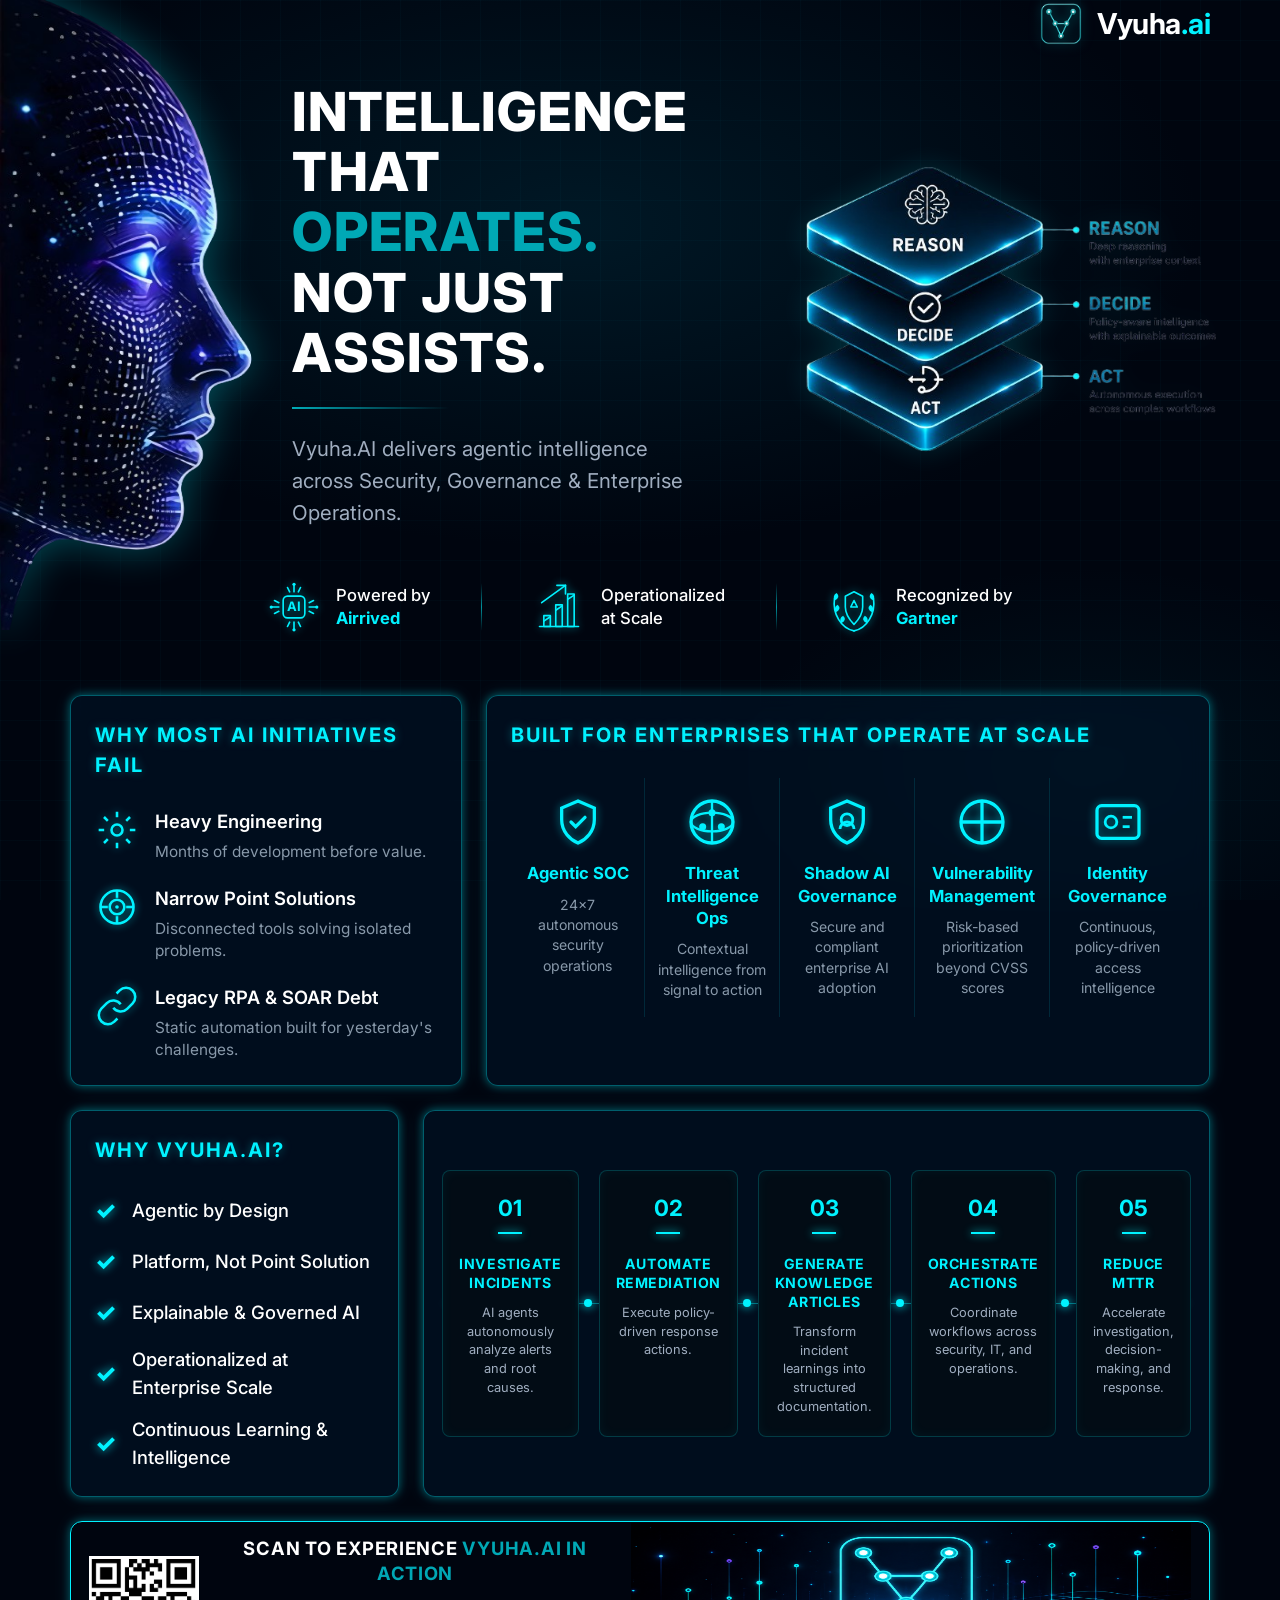
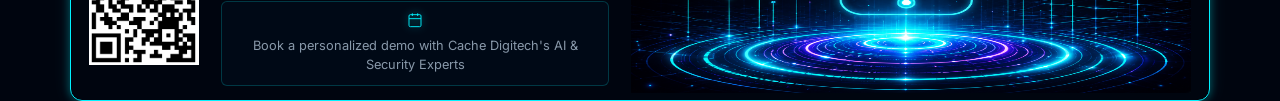
==== index.html @ c6c2f4a4 "Initial commit of Vyuha.ai landing page" ====
<!DOCTYPE html>
<html lang="en">
<head>
  <meta charset="UTF-8" />
  <meta name="viewport" content="width=device-width, initial-scale=1.0" />
  <title>Vyuha.ai — Intelligence That Operates</title>
  <link rel="preconnect" href="https://fonts.googleapis.com" />
  <link rel="preconnect" href="https://fonts.gstatic.com" crossorigin />
  <link href="https://fonts.googleapis.com/css2?family=Inter:wght@400;500;600;700;800&display=swap" rel="stylesheet" />
  <link rel="stylesheet" href="styles.css" />
</head>
<body>
  <main class="page">
 
    <!-- ═══ NAVBAR ═══ -->
    <nav class="navbar" aria-label="Main Navigation">
      <a href="#" class="brand">
        <img src="images/vyuhalogo.png" class="brand__icon" alt="Vyuha AI">
        <div class="brand__name">Vyuha<span class="text-accent">.ai</span></div>
      </a>
    </nav>

    <!-- ═══ HERO ═══ -->
    <section class="hero" aria-label="Hero">
      <div class="hero__grid">
        <figure class="hero__head" aria-hidden="true">
          <img src="images/faceimg.png" class="hero__head-img" alt="Digital Face Representation">
        </figure>
 
        
        <!-- Headline -->
        <div class="hero__copy">
          <h1 class="hero__title">
            INTELLIGENCE THAT <span class="text-accent">OPERATES.</span><br />
            NOT JUST ASSISTS.
          </h1>
          <hr class="hero__rule" aria-hidden="true" />
          <p class="hero__subtitle">
            Vyuha.AI delivers agentic intelligence across Security, Governance &amp; Enterprise Operations.
          </p>
        </div>
 
        <!-- Logo + isometric stack -->
        <!-- <div class="hero__right">
 <a href="#" class="brand">
    <img src="images/vyuha_logo.png" class="brand__logo" alt="Vyuha AI">
</a>
</div>
             <svg viewBox="0 0 48 48" class="brand__icon" aria-hidden="true">
              <rect x="2" y="2" width="44" height="44" rx="8" fill="none" stroke="currentColor" stroke-width="1.5" opacity="0.55"/>
              <circle cx="24" cy="12" r="3" fill="currentColor"/>
              <circle cx="12" cy="36" r="3" fill="currentColor"/>
              <circle cx="36" cy="36" r="3" fill="currentColor"/>
              <line x1="24" y1="12" x2="12" y2="36" stroke="currentColor" stroke-width="1.2"/>
              <line x1="24" y1="12" x2="36" y2="36" stroke="currentColor" stroke-width="1.2"/>
              <line x1="12" y1="36" x2="36" y2="36" stroke="currentColor" stroke-width="1.2"/>
            </svg> -->
            <!-- <span class="brand__name">Vyuha<span class="text-accent">.ai</span></span>
          </a> --> 
<!-- Isometric stack -->
<div class="hero__right">
 
          <div class="iso-stack" aria-hidden="true">
            <img src="images/stackimage.png" alt="Vyuha.AI Isometric Stack" class="iso-stack__img" />
          </div>
        </div>
      </div>
    </section>
 
    <!-- ═══ TRUST BAR ═══ -->
    <section class="trust" aria-label="Trust indicators">
      <div class="trust__inner">
        <div class="trust__item">
          <svg viewBox="0 0 48 48" class="icon icon--trust" aria-hidden="true">
            <g stroke="currentColor" stroke-width="1.5" fill="none" stroke-linecap="round">
              <path d="M24 10 V4 M20 10 L18 6 M28 10 L30 6" />
              <circle cx="24" cy="3" r="1.5" fill="currentColor" stroke="none"/>
              <path d="M24 38 V44 M20 38 L18 42 M28 38 L30 42" />
              <circle cx="24" cy="45" r="1.5" fill="currentColor" stroke="none"/>
              <path d="M10 24 H4 M10 20 L6 18 M10 28 L6 30" />
              <circle cx="3" cy="24" r="1.5" fill="currentColor" stroke="none"/>
              <path d="M38 24 H44 M38 20 L42 18 M38 28 L42 30" />
              <circle cx="45" cy="24" r="1.5" fill="currentColor" stroke="none"/>
            </g>
            <rect x="14" y="14" width="20" height="20" rx="4" fill="none" stroke="currentColor" stroke-width="1.5"/>
            <text x="24" y="28" fill="currentColor" font-size="12" font-weight="700" font-family="Inter,sans-serif" text-anchor="middle" stroke="none">AI</text>
          </svg>
          <div class="trust__text">
            <span>Powered by</span>
            <strong class="text-accent">Airrived</strong>
          </div>
        </div>
        <div class="trust__divider" aria-hidden="true"></div>
        <div class="trust__item">
          <svg viewBox="0 0 48 48" class="icon icon--trust" aria-hidden="true">
            <g stroke="currentColor" stroke-width="1.5" fill="none" stroke-linecap="round" stroke-linejoin="round">
              <line x1="6" y1="42" x2="42" y2="42" />
              <rect x="10" y="32" width="6" height="10" />
              <rect x="21" y="22" width="6" height="20" />
              <rect x="32" y="12" width="6" height="30" />
              <path d="M10 37 L16 33 M21 27 L27 23 M32 17 L38 13" />
              <line x1="8" y1="20" x2="30" y2="4" />
              <polyline points="22 4 30 4 30 12" />
            </g>
          </svg>
          <div class="trust__text">
            <span>Operationalized</span>
            <span>at Scale</span>
          </div>
        </div>
        <div class="trust__divider" aria-hidden="true"></div>
        <div class="trust__item">
          <svg viewBox="0 0 48 48" class="icon icon--trust" aria-hidden="true">
            <g stroke="currentColor" stroke-width="1.5" fill="none" stroke-linecap="round" stroke-linejoin="round">
              <path d="M24 10 L32 14 V24 C32 32 26 38 24 40 C22 38 16 32 16 24 V14 Z" />
              <path d="M24 18 L27 24 H21 Z" />
              <path d="M24 46 C12 44 4 30 6 16" />
              <path d="M24 46 C36 44 44 30 42 16" />
              <path d="M12 39 Q18 36 14 32 Q10 34 12 39" fill="currentColor" stroke="none"/>
              <path d="M7 29 Q13 26 9 22 Q5 24 7 29" fill="currentColor" stroke="none"/>
              <path d="M6 18 Q12 15 8 11 Q4 13 6 18" fill="currentColor" stroke="none"/>
              <path d="M36 39 Q30 36 34 32 Q38 34 36 39" fill="currentColor" stroke="none"/>
              <path d="M41 29 Q35 26 39 22 Q43 24 41 29" fill="currentColor" stroke="none"/>
              <path d="M42 18 Q36 15 40 11 Q44 13 42 18" fill="currentColor" stroke="none"/>
            </g>
          </svg>
          <div class="trust__text">
            <span>Recognized by</span>
            <strong class="text-accent">Gartner</strong>
          </div>
        </div>
      </div>
    </section>
 
    <!-- ═══ COMPARISON ROW ═══ -->
    <section class="comparison" aria-label="Comparison">
      <article class="panel panel--fail">
        <h2 class="panel__title">WHY MOST AI INITIATIVES FAIL</h2>
        <ul class="fail-list">
          <li class="fail-list__item">
            <svg viewBox="0 0 24 24" class="icon icon--row" aria-hidden="true">
              <circle cx="12" cy="12" r="3" fill="none" stroke="currentColor" stroke-width="1.4"/>
              <path d="M12 2v3M12 19v3M2 12h3M19 12h3M4.9 4.9l2.1 2.1M17 17l2.1 2.1M4.9 19.1l2.1-2.1M17 7l2.1-2.1" stroke="currentColor" stroke-width="1.4"/>
            </svg>
            <div>
              <strong>Heavy Engineering</strong>
              <p>Months of development before value.</p>
            </div>
          </li>
          <li class="fail-list__item">
            <svg viewBox="0 0 24 24" class="icon icon--row" aria-hidden="true">
              <circle cx="12" cy="12" r="9" fill="none" stroke="currentColor" stroke-width="1.4"/>
              <circle cx="12" cy="12" r="4" fill="none" stroke="currentColor" stroke-width="1.4"/>
              <circle cx="12" cy="12" r="1" fill="currentColor"/>
              <line x1="12" y1="3" x2="12" y2="7" stroke="currentColor" stroke-width="1.4"/>
              <line x1="12" y1="17" x2="12" y2="21" stroke="currentColor" stroke-width="1.4"/>
              <line x1="3" y1="12" x2="7" y2="12" stroke="currentColor" stroke-width="1.4"/>
              <line x1="17" y1="12" x2="21" y2="12" stroke="currentColor" stroke-width="1.4"/>
            </svg>
            <div>
              <strong>Narrow Point Solutions</strong>
              <p>Disconnected tools solving isolated problems.</p>
            </div>
          </li>
          <li class="fail-list__item">
            <svg viewBox="0 0 24 24" class="icon icon--row" aria-hidden="true">
              <path d="M10 13a5 5 0 007.54.54l3-3a5 5 0 00-7.07-7.07l-1.72 1.71" fill="none" stroke="currentColor" stroke-width="1.4"/>
              <path d="M14 11a5 5 0 00-7.54-.54l-3 3a5 5 0 007.07 7.07l1.71-1.71" fill="none" stroke="currentColor" stroke-width="1.4"/>
            </svg>
            <div>
              <strong>Legacy RPA &amp; SOAR Debt</strong>
              <p>Static automation built for yesterday's challenges.</p>
            </div>
          </li>
        </ul>
      </article>
 
      <article class="panel panel--scale">
        <h2 class="panel__title">BUILT FOR ENTERPRISES THAT OPERATE AT SCALE</h2>
        <div class="scale-grid">
          <div class="scale-grid__col">
            <svg viewBox="0 0 24 24" class="icon icon--card" aria-hidden="true">
              <path d="M12 3l7 3v5c0 5-3.5 8.5-7 10-3.5-1.5-7-5-7-10V6l7-3z" fill="none" stroke="currentColor" stroke-width="1.4"/>
              <path d="M9 12l2 2 4-4" fill="none" stroke="currentColor" stroke-width="1.4" stroke-linecap="round"/>
            </svg>
            <strong>Agentic SOC</strong>
            <p>24×7 autonomous security operations</p>
          </div>
          <div class="scale-grid__col">
            <svg viewBox="0 0 24 24" class="icon icon--card" aria-hidden="true">
              <circle cx="12" cy="12" r="9" fill="none" stroke="currentColor" stroke-width="1.4"/>
              <ellipse cx="12" cy="12" rx="9" ry="4" fill="none" stroke="currentColor" stroke-width="1"/>
              <line x1="12" y1="3" x2="12" y2="21" stroke="currentColor" stroke-width="1"/>
              <circle cx="12" cy="8" r="1.5" fill="currentColor"/><circle cx="8" cy="14" r="1.5" fill="currentColor"/>
              <circle cx="16" cy="14" r="1.5" fill="currentColor"/>
            </svg>
            <strong>Threat Intelligence Ops</strong>
            <p>Contextual intelligence from signal to action</p>
          </div>
          <div class="scale-grid__col">
            <svg viewBox="0 0 24 24" class="icon icon--card" aria-hidden="true">
              <path d="M12 3l7 3v5c0 5-3.5 8.5-7 10-3.5-1.5-7-5-7-10V6l7-3z" fill="none" stroke="currentColor" stroke-width="1.4"/>
              <circle cx="12" cy="11" r="2.5" fill="none" stroke="currentColor" stroke-width="1.2"/>
              <path d="M9 15c0-1.5 1.3-3 3-3s3 1.5 3 3" fill="none" stroke="currentColor" stroke-width="1.2"/>
            </svg>
            <strong>Shadow AI Governance</strong>
            <p>Secure and compliant enterprise AI adoption</p>
          </div>
          <div class="scale-grid__col">
            <svg viewBox="0 0 24 24" class="icon icon--card" aria-hidden="true">
              <circle cx="12" cy="12" r="9" fill="none" stroke="currentColor" stroke-width="1.4"/>
              <line x1="12" y1="3" x2="12" y2="21" stroke="currentColor" stroke-width="1.4"/>
              <line x1="3" y1="12" x2="21" y2="12" stroke="currentColor" stroke-width="1.4"/>
            </svg>
            <strong>Vulnerability Management</strong>
            <p>Risk-based prioritization beyond CVSS scores</p>
          </div>
          <div class="scale-grid__col">
            <svg viewBox="0 0 24 24" class="icon icon--card" aria-hidden="true">
              <rect x="3" y="5" width="18" height="14" rx="2" fill="none" stroke="currentColor" stroke-width="1.4"/>
              <circle cx="9" cy="12" r="2.5" fill="none" stroke="currentColor" stroke-width="1.2"/>
              <line x1="14" y1="10" x2="18" y2="10" stroke="currentColor" stroke-width="1.2"/>
              <line x1="14" y1="14" x2="17" y2="14" stroke="currentColor" stroke-width="1.2"/>
            </svg>
            <strong>Identity Governance</strong>
            <p>Continuous, policy-driven access intelligence</p>
          </div>
        </div>
      </article>
    </section>
 
    <!-- ═══ FEATURES + PROCESS ═══ -->
    <section class="features" aria-label="Features and process">
      <article class="panel panel--why">
        <h2 class="panel__title">WHY VYUHA.AI?</h2>
        <ul class="check-list">
          <li><span class="check-list__mark" aria-hidden="true">✓</span> Agentic by Design</li>
          <li><span class="check-list__mark" aria-hidden="true">✓</span> Platform, Not Point Solution</li>
          <li><span class="check-list__mark" aria-hidden="true">✓</span> Explainable &amp; Governed AI</li>
          <li><span class="check-list__mark" aria-hidden="true">✓</span> Operationalized at Enterprise Scale</li>
          <li><span class="check-list__mark" aria-hidden="true">✓</span> Continuous Learning &amp; Intelligence</li>
        </ul>
      </article>
 
      <article class="panel panel--process">
        <div class="process">
          <div class="process__connector" aria-hidden="true"></div>
          <div class="process__step">
            <span class="process__num">01</span>
            <strong>INVESTIGATE INCIDENTS</strong>
            <p>AI agents autonomously analyze alerts and root causes.</p>
          </div>
          <div class="process__step">
            <span class="process__num">02</span>
            <strong>AUTOMATE REMEDIATION</strong>
            <p>Execute policy-driven response actions.</p>
          </div>
          <div class="process__step">
            <span class="process__num">03</span>
            <strong>GENERATE KNOWLEDGE ARTICLES</strong>
            <p>Transform incident learnings into structured documentation.</p>
          </div>
          <div class="process__step">
            <span class="process__num">04</span>
            <strong>ORCHESTRATE ACTIONS</strong>
            <p>Coordinate workflows across security, IT, and operations.</p>
          </div>
          <div class="process__step">
            <span class="process__num">05</span>
            <strong>REDUCE MTTR</strong>
            <p>Accelerate investigation, decision-making, and response.</p>
          </div>
        </div>
      </article>
    </section>
 
    <!-- ═══ FOOTER CTA ═══ -->
    <footer class="footer" aria-label="Call to action">
      <div class="footer__qr">
        <img src="images\qr_code.png" alt="QR Code" class="qr">
        <!-- <svg viewBox="0 0 100 100" class="qr" role="img" aria-label="QR code">
          <rect width="100" height="100" fill="#fff"/>
          <g fill="#111">
            <rect x="8" y="8" width="24" height="24"/><rect x="10" y="10" width="20" height="20" fill="#fff"/><rect x="12" y="12" width="16" height="16"/>
            <rect x="68" y="8" width="24" height="24"/><rect x="70" y="10" width="20" height="20" fill="#fff"/><rect x="72" y="12" width="16" height="16"/>
            <rect x="8" y="68" width="24" height="24"/><rect x="10" y="70" width="20" height="20" fill="#fff"/><rect x="12" y="72" width="16" height="16"/>
            <rect x="40" y="8" width="4" height="4"/><rect x="48" y="8" width="4" height="4"/><rect x="56" y="8" width="4" height="4"/>
            <rect x="36" y="16" width="4" height="4"/><rect x="44" y="16" width="4" height="4"/><rect x="52" y="16" width="4" height="4"/><rect x="60" y="16" width="4" height="4"/>
            <rect x="36" y="24" width="4" height="4"/><rect x="48" y="24" width="4" height="4"/><rect x="56" y="24" width="4" height="4"/>
            <rect x="40" y="32" width="4" height="4"/><rect x="52" y="32" width="4" height="4"/><rect x="60" y="32" width="4" height="4"/>
            <rect x="8" y="40" width="4" height="4"/><rect x="16" y="40" width="4" height="4"/><rect x="24" y="40" width="4" height="4"/>
            <rect x="36" y="40" width="4" height="4"/><rect x="44" y="40" width="4" height="4"/><rect x="52" y="40" width="4" height="4"/><rect x="60" y="40" width="4" height="4"/>
            <rect x="68" y="40" width="4" height="4"/><rect x="76" y="40" width="4" height="4"/><rect x="84" y="40" width="4" height="4"/>
            <rect x="12" y="48" width="4" height="4"/><rect x="20" y="48" width="4" height="4"/><rect x="36" y="48" width="4" height="4"/>
            <rect x="48" y="48" width="4" height="4"/><rect x="60" y="48" width="4" height="4"/><rect x="72" y="48" width="4" height="4"/><rect x="88" y="48" width="4" height="4"/>
            <rect x="8" y="56" width="4" height="4"/><rect x="24" y="56" width="4" height="4"/><rect x="40" y="56" width="4" height="4"/>
            <rect x="52" y="56" width="4" height="4"/><rect x="64" y="56" width="4" height="4"/><rect x="80" y="56" width="4" height="4"/>
            <rect x="36" y="64" width="4" height="4"/><rect x="48" y="64" width="4" height="4"/><rect x="56" y="64" width="4" height="4"/>
            <rect x="68" y="64" width="4" height="4"/><rect x="84" y="64" width="4" height="4"/>
            <rect x="40" y="72" width="4" height="4"/><rect x="52" y="72" width="4" height="4"/><rect x="60" y="72" width="4" height="4"/>
            <rect x="72" y="72" width="4" height="4"/><rect x="88" y="72" width="4" height="4"/>
            <rect x="36" y="80" width="4" height="4"/><rect x="44" y="80" width="4" height="4"/><rect x="56" y="80" width="4" height="4"/>
            <rect x="68" y="80" width="4" height="4"/><rect x="80" y="80" width="4" height="4"/>
            <rect x="40" y="88" width="4" height="4"/><rect x="48" y="88" width="4" height="4"/><rect x="60" y="88" width="4" height="4"/>
            <rect x="72" y="88" width="4" height="4"/><rect x="84" y="88" width="4" height="4"/>
          </g>
        </svg> -->
      </div>
 
      <div class="footer__cta">
        <h2 class="footer__headline">
          SCAN TO EXPERIENCE <span class="text-accent">VYUHA.AI IN ACTION</span>
        </h2>
        <p class="footer__demo">
          <svg viewBox="0 0 24 24" class="icon icon--cal" aria-hidden="true">
            <rect x="3" y="4" width="18" height="18" rx="2" fill="none" stroke="currentColor" stroke-width="1.4"/>
            <line x1="3" y1="10" x2="21" y2="10" stroke="currentColor" stroke-width="1.4"/>
            <line x1="8" y1="2" x2="8" y2="6" stroke="currentColor" stroke-width="1.4"/>
            <line x1="16" y1="2" x2="16" y2="6" stroke="currentColor" stroke-width="1.4"/>
          </svg>
          Book a personalized demo with Cache Digitech's AI &amp; Security Experts
        </p>
      </div>
 
      <figure class="footer__portal" aria-hidden="true">
         <img src="images/footer_image.png" alt="QR Code" class="qr">
        <!-- <svg viewBox="0 0 200 200" class="portal-svg">
          <defs>
            <radialGradient id="portalGlow" cx="50%" cy="62%" r="48%">
              <stop offset="0%" stop-color="#00f2ff" stop-opacity="0.45"/>
              <stop offset="100%" stop-color="#00f2ff" stop-opacity="0"/>
            </radialGradient>
            <linearGradient id="ringGrad" x1="0%" y1="0%" x2="100%" y2="100%">
              <stop offset="0%" stop-color="#00f2ff" stop-opacity="0.85"/>
              <stop offset="100%" stop-color="#00a8b5" stop-opacity="0.35"/>
            </linearGradient>
            <filter id="portalBlur"><feGaussianBlur stdDeviation="1.5" result="b"/><feMerge><feMergeNode in="b"/><feMergeNode in="SourceGraphic"/></feMerge></filter>
          </defs>
          <g stroke="#00f2ff" stroke-width="0.5" opacity="0.12">
            <line x1="25" y1="0" x2="25" y2="200"/><line x1="50" y1="0" x2="50" y2="200"/>
            <line x1="75" y1="0" x2="75" y2="200"/><line x1="100" y1="0" x2="100" y2="200"/>
            <line x1="125" y1="0" x2="125" y2="200"/><line x1="150" y1="0" x2="150" y2="200"/>
            <line x1="175" y1="0" x2="175" y2="200"/>
          </g>
          <ellipse cx="100" cy="158" rx="72" ry="18" fill="none" stroke="#00f2ff" stroke-width="0.7" opacity="0.28"/>
          <ellipse cx="100" cy="158" rx="52" ry="13" fill="none" stroke="#00f2ff" stroke-width="0.5" opacity="0.18"/>
          <ellipse cx="100" cy="158" rx="32" ry="8" fill="none" stroke="#00f2ff" stroke-width="0.5" opacity="0.12"/>
          <ellipse cx="100" cy="128" rx="48" ry="13" fill="url(#portalGlow)" stroke="url(#ringGrad)" stroke-width="2"/>
          <ellipse cx="100" cy="128" rx="36" ry="10" fill="none" stroke="#00f2ff" stroke-width="1" opacity="0.45"/>
          <g transform="translate(76, 92)" filter="url(#portalBlur)">
            <circle cx="24" cy="12" r="3" fill="#00f2ff"/>
            <circle cx="12" cy="36" r="3" fill="#00f2ff"/>
            <circle cx="36" cy="36" r="3" fill="#00f2ff"/>
            <line x1="24" y1="12" x2="12" y2="36" stroke="#00f2ff" stroke-width="1.2"/>
            <line x1="24" y1="12" x2="36" y2="36" stroke="#00f2ff" stroke-width="1.2"/>
            <line x1="12" y1="36" x2="36" y2="36" stroke="#00f2ff" stroke-width="1.2"/>
          </g>
          <line x1="100" y1="128" x2="100" y2="55" stroke="#00f2ff" stroke-width="0.5" opacity="0.18"/>
          <line x1="68" y1="138" x2="48" y2="78" stroke="#00f2ff" stroke-width="0.5" opacity="0.12"/>
          <line x1="132" y1="138" x2="152" y2="78" stroke="#00f2ff" stroke-width="0.5" opacity="0.12"/>
        </svg> -->
      </figure>
    </footer>
 
  </main>
</body>
</html>
---- styles.css ----
/* ============================================================
   Vyuha.ai Infographic — Design System
   ============================================================ */

*,
*::before,
*::after {
  box-sizing: border-box;
  margin: 0;
  padding: 0;
}

:root {
  /* Colors */
  --bg-base: #00050f;
  --bg-panel: rgba(0, 20, 40, 0.62);
  --cyan: #00f2ff;
  --cyan-bright: #00ffff;
  --teal: #00a8b5;
  --teal-dark: #008080;
  --white: #ffffff;
  --text-secondary: #a0aec0;
  --text-muted: #8899aa;

  /* Typography */
  --font: 'Inter', -apple-system, BlinkMacSystemFont, 'Segoe UI', sans-serif;

  /* Spacing */
  --page-px: 0px;
  --page-py: 0px;
  --section-gap: clamp(16px, 2.5vw, 24px);
  --panel-pad: clamp(16px, 2.5vw, 24px);

  /* Effects */
  --border: 1px solid rgba(0, 242, 255, 0.35);
  --glow-sm: 0 0 8px rgba(0, 242, 255, 0.35), 0 0 20px rgba(0, 242, 255, 0.12);
  --glow-icon: drop-shadow(0 0 4px rgba(0, 242, 255, 0.55));
  --glow-text: 0 0 10px rgba(0, 242, 255, 0.35);

  /* Layout */
  --max-w: 1140px;
}

html {
  scroll-behavior: smooth;
}

body {
  font-family: var(--font);
  background: var(--bg-base);
  color: var(--white);
  min-height: 100vh;
  -webkit-font-smoothing: antialiased;
  line-height: 1.5;
  overflow-x: hidden;
}

/* Background layers */
body::before {
  content: '';
  position: fixed;
  inset: 0;
  background:
    radial-gradient(ellipse 75% 55% at 45% 25%, rgba(0, 60, 80, 0.35) 0%, transparent 65%),
    radial-gradient(ellipse 50% 40% at 85% 85%, rgba(0, 100, 120, 0.12) 0%, transparent 55%),
    var(--bg-base);
  z-index: -2;
}

body::after {
  content: '';
  position: fixed;
  inset: 0;
  background-image:
    linear-gradient(rgba(0, 242, 255, 0.025) 1px, transparent 1px),
    linear-gradient(90deg, rgba(0, 242, 255, 0.025) 1px, transparent 1px);
  background-size: 40px 40px;
  z-index: -1;
  pointer-events: none;
}

.text-accent {
  color: var(--teal);
}

/* ============================================================
   Page container
   ============================================================ */

.page {
  max-width: var(--max-w);
  margin: 0 auto;
  /* padding: var(--page-py) var(--page-px); */
  display: flex;
  flex-direction: column;
  gap: var(--section-gap);
}

/* ============================================================
   Shared: Icons
   ============================================================ */

.icon {
  color: var(--cyan);
  flex-shrink: 0;
  filter: var(--glow-icon);
}

.icon--trust {
  width: 52px;
  height: 52px;
}

.icon--row {
  width: 44px;
  height: 44px;
}

.icon--card {
  width: 56px;
  height: 56px;
}

.icon--cal {
  width: 16px;
  height: 16px;
}

/* ============================================================
   Shared: Panel
   ============================================================ */

.panel {
  border: var(--border);
  box-shadow: var(--glow-sm);
  background: var(--bg-panel);
  backdrop-filter: blur(10px);
  -webkit-backdrop-filter: blur(10px);
  padding: var(--panel-pad);
  border-radius: 12px;
}

.panel__title {
  font-size: clamp(1rem, 1.6vw, 1.25rem);
  font-weight: 700;
  letter-spacing: 0.1em;
  text-transform: uppercase;
  color: var(--cyan);
  text-shadow: var(--glow-text);
  margin-bottom: clamp(20px, 3vw, 28px);
}

/* ============================================================
   NAVBAR
   ============================================================ */

.navbar {
  display: flex;
  justify-content: flex-end;
  align-items: center;
  width: 100%;
  padding-bottom: 10px;
}

.brand {
  display: flex;
  align-items: center;
  gap: 12px;
  text-decoration: none;
  color: var(--white);
}

.brand__icon {
  width: 44px;
  height: 44px;
  object-fit: contain;
}

.brand__name {
  font-size: 1.6rem;
  font-weight: 700;
  letter-spacing: 0.05em;
}

/* ============================================================
   HERO
   ============================================================ */

.hero__grid {
  display: grid;
  grid-template-columns: minmax(100px, 200px) 1fr minmax(400px, 650px);
  align-items: center;
  gap: clamp(16px, 3vw, 40px);
}

.hero__head {
  align-self: center;
  margin: 0;
  margin-left: calc(-1 * (max(0px, (100vw - var(--max-w)) / 2) + var(--page-px)));
  width: calc(100% + max(0px, (100vw - var(--max-w)) / 2) + var(--page-px));
  height: 0;
  display: flex;
  align-items: center;
  justify-content: flex-start;
  pointer-events: none;
}

.hero__head-img {
  width: 100%;
  max-width: 300px;
  min-width: 280px;
  height: 650px;
  flex-shrink: 0;
  filter: drop-shadow(0 0 20px rgba(0, 242, 255, 0.3));
}

.hero__copy {
  grid-column: 2;
  align-self: center;
}

.hero__title {
  font-size: clamp(2.2rem, 4.2vw, 4.2rem);
  margin-top: 0;
  font-weight: 800;
  line-height: 1.12;
  letter-spacing: 0.025em;
  text-transform: uppercase;
}

.hero__rule {
  border: none;
  height: 2px;
  width: clamp(120px, 40%, 280px);
  background: linear-gradient(90deg, var(--cyan), transparent);
  opacity: 0.7;
  margin: clamp(16px, 2vw, 24px) 0;
}

.hero__subtitle {
  font-size: clamp(1rem, 1.6vw, 1.3rem);
  font-weight: 400;
  color: var(--text-secondary);
  max-width: 560px;
  line-height: 1.55;
}

.hero__right {
  grid-column: 3;
  display: flex;
  flex-direction: column;
  align-items: flex-end;
  align-self: center;
}

/* Brand / Logo
.brand{
    display:flex;
    justify-content:flex-end;
    align-items:center;
    width:100%;
}


.brand__logo{
    width:220px;
    height:auto;
    display:block;
}

 
.brand__name {
  width: 42px;
  height: 42px;
  color: var(--cyan);
  filter: drop-shadow(0 0 6px rgba(0, 242, 255, 0.5));
}
 
brand__name {
  font-size: clamp(1.2rem, 2vw, 1.5rem);
  font-weight: 700;
  letter-spacing: -0.02em;
  color: #ffffff;
  line-height: 1;
 
  width: auto;
  height: auto;
  filter: none;
}

 
/* Isometric stack */
.iso-stack {
  width: 100%;
  max-width: 650px;
  transform: translateX(40px);
}

/* Brand / Logo */
.brand {
  display: flex;
  align-items: center;
  gap: 12px;
  text-decoration: none !important;
  color: var(--cyan);
}

.brand__icon {
  width: 48px;
  height: 48px;
  flex-shrink: 0;
  color: var(--cyan);
  filter: drop-shadow(0 0 6px rgba(0, 242, 255, 0.5));
}

.brand__name {
  font-size: clamp(1.4rem, 2.5vw, 1.8rem);
  font-weight: 700;
  letter-spacing: -0.02em;
  color: #ffffff;
  line-height: 1;
  display: flex;
  align-items: center;
  margin: 0;
}

.brand__name .text-accent {
  color: var(--cyan);
}


.iso-stack__img {
  width: 100%;
  height: auto;
  display: block;
  filter: drop-shadow(0 0 14px rgba(0, 242, 255, 0.14));
}

/* ============================================================
   TRUST BAR
   ============================================================ */

.trust {
  padding: clamp(24px, 3vw, 40px) 0;
  margin-top: -10px;
}

.trust__inner {
  display: flex;
  align-items: center;
  justify-content: center;
  flex-wrap: wrap;
  gap: clamp(24px, 4vw, 56px);
}

.trust__item {
  display: flex;
  align-items: center;
  gap: 16px;
  font-size: clamp(0.95rem, 1.3vw, 1.15rem);
  font-weight: 500;
  color: var(--white);
}

.trust__text {
  display: flex;
  flex-direction: column;
  line-height: 1.35;
}

.trust__text .text-accent {
  color: var(--cyan);
}

.trust__divider {
  width: 1px;
  height: 48px;
  background: linear-gradient(to bottom, transparent, rgba(0, 242, 255, 0.6), transparent);
  flex-shrink: 0;
}

/* ============================================================
   COMPARISON ROW  (35% / 65%)
   ============================================================ */

.comparison {
  display: grid;
  grid-template-columns: 1fr 1.85fr;
  gap: var(--section-gap);
}

/* Fail list */
.fail-list {
  list-style: none;
  display: flex;
  flex-direction: column;
  gap: clamp(16px, 2.5vw, 22px);
}

.fail-list__item {
  display: flex;
  align-items: flex-start;
  gap: clamp(12px, 2vw, 16px);
}

.fail-list__item strong {
  display: block;
  font-size: clamp(1rem, 1.5vw, 1.15rem);
  font-weight: 600;
  margin-bottom: 5px;
}

.fail-list__item p {
  font-size: clamp(0.9rem, 1.2vw, 1rem);
  color: var(--text-muted);
  line-height: 1.45;
}

/* Scale grid — 5 columns */
.scale-grid {
  display: grid;
  grid-template-columns: repeat(5, 1fr);
  gap: 0;
}

.scale-grid__col {
  text-align: center;
  padding: clamp(12px, 1.5vw, 16px) clamp(8px, 1vw, 12px);
  border-right: 1px solid rgba(0, 242, 255, 0.12);
  transition: background 0.3s ease;
}

.scale-grid__col:hover {
  background: rgba(0, 242, 255, 0.04);
}

.scale-grid__col:last-child {
  border-right: none;
}

.scale-grid__col .icon {
  margin: 0 auto clamp(8px, 1.5vw, 12px);
  display: block;
}

.scale-grid__col strong {
  display: block;
  font-size: clamp(0.9rem, 1.3vw, 1.05rem);
  color: var(--cyan);
  font-weight: 700;
  line-height: 1.35;
  margin-bottom: clamp(6px, 1vw, 10px);
}

.scale-grid__col p {
  font-size: clamp(0.8rem, 1.1vw, 0.95rem);
  color: var(--text-muted);
  line-height: 1.45;
}

/* ============================================================
   FEATURES + PROCESS  (30% / 70%)
   ============================================================ */

.features {
  display: grid;
  grid-template-columns: 1fr 1.85fr;
  gap: var(--section-gap);
}

/* Checklist */
.check-list {
  list-style: none;
  display: flex;
  flex-direction: column;
  gap: clamp(12px, 2vw, 15px);
}

.check-list li {
  display: flex;
  align-items: center;
  gap: 16px;
  font-size: clamp(0.95rem, 1.5vw, 1.15rem);
  font-weight: 500;
  color: var(--white);
}

.check-list__mark {
  color: var(--cyan);
  font-weight: 800;
  font-size: 1.5rem;
  text-shadow: 0 0 10px rgba(0, 242, 255, 0.8);
  flex-shrink: 0;
  text-align: center;
}

/* Process flow */
.panel--process {
  padding: clamp(16px, 2.5vw, 22px) clamp(12px, 2vw, 18px);
  display: flex;
  flex-direction: column;
  justify-content: center;
}

.process {
  display: grid;
  grid-template-columns: repeat(5, 1fr);
  gap: clamp(12px, 2vw, 20px);
  position: relative;
}

.process__connector {
  position: absolute;
  top: 50%;
  left: 0;
  right: 0;
  height: 1px;
  background: rgba(0, 242, 255, 0.4);
  box-shadow: 0 0 8px rgba(0, 242, 255, 0.4);
  z-index: 0;
  pointer-events: none;
}

.process__step {
  position: relative;
  z-index: 1;
  text-align: center;
  padding: clamp(20px, 1.5vw, 24px) clamp(12px, 1.5vw, 16px);
  border: 1px solid rgba(0, 242, 255, 0.2);
  border-radius: 8px;
  background: #020c15;
  box-shadow: inset 0 0 12px rgba(0, 242, 255, 0.05);
  transition: all 0.3s ease;
  display: flex;
  flex-direction: column;
  justify-content: flex-start;
}

.process__step:hover {
  border-color: rgba(0, 242, 255, 0.5);
  background: #031526;
  transform: translateY(-2px);
}

.process__step:not(:last-child)::after {
  content: "";
  position: absolute;
  top: 50%;
  right: calc(-1 * clamp(12px, 2vw, 20px) / 2);
  width: 8px;
  height: 8px;
  background: var(--cyan);
  border-radius: 50%;
  transform: translate(50%, -50%);
  box-shadow: 0 0 10px var(--cyan);
  z-index: 2;
}

.process__num {
  display: flex;
  flex-direction: column;
  align-items: center;
  justify-content: center;
  font-size: clamp(1.2rem, 1.8vw, 1.4rem);
  font-weight: 700;
  color: var(--cyan);
  margin-bottom: clamp(16px, 2vw, 20px);
}

.process__num::after {
  content: "";
  display: block;
  width: 24px;
  height: 2px;
  background: var(--cyan);
  margin-top: 8px;
  box-shadow: 0 0 8px var(--cyan);
}

.process__step strong {
  display: block;
  font-size: clamp(0.75rem, 1.1vw, 0.9rem);
  color: var(--cyan);
  font-weight: 700;
  letter-spacing: 0.04em;
  line-height: 1.35;
  margin-bottom: clamp(8px, 1vw, 12px);
  text-transform: uppercase;
}

.process__step p {
  font-size: clamp(0.7rem, 1vw, 0.8rem);
  color: var(--text-secondary);
  line-height: 1.45;
}

/* ============================================================
   FOOTER
   ============================================================ */

/* .footer {
  display: grid;
  grid-template-columns: auto 1fr auto;
  gap: clamp(20px, 4vw, 36px);
  align-items: center;
  padding-top: clamp(16px, 2.5vw, 24px);
  border-top: 1px solid rgba(0, 242, 255, 0.14);
} */
.footer {
  display: flex;
  align-items: center;
  justify-content: space-between;
  gap: 22px;

  width: 100%;
  height: 180px;
  /* Same proportion as reference */
  padding: 12px 18px;

  border: 1px solid var(--cyan);
  border-radius: 12px;
  box-shadow: var(--glow-sm);

  box-sizing: border-box;
}

/* .footer__qr {
  background: #fff;
  border-radius: 12px;
  padding: 8px;
  width: clamp(96px, 12vw, 120px);
  height: clamp(96px, 12vw, 120px);
  box-shadow: 0 0 22px rgba(0, 242, 255, 0.18);
  flex-shrink: 0;
} */

.footer__qr img {
  width: 110px;
  height: 110px;
  object-fit: contain;
  display: block;
}

/* .qr {
  width: 100%;
  height: 100%;
  display: block;
} */
.qr {
  width: 560px;
  /* adjust if needed */
  height: 170px;
  flex-shrink: 0;
}

.footer__cta {
  text-align: center;
}

.footer__headline {
  font-size: clamp(0.95rem, 2vw, 1.15rem);
  font-weight: 700;
  letter-spacing: 0.04em;
  line-height: 1.4;
  margin-bottom: clamp(10px, 1.5vw, 14px);
}

.footer__demo {
  display: inline-flex;
  align-items: center;
  justify-content: center;
  flex-wrap: wrap;
  gap: 8px;
  font-size: clamp(0.72rem, 1.1vw, 0.8rem);
  color: var(--text-muted);
  padding: clamp(8px, 1.5vw, 10px) clamp(14px, 2.5vw, 20px);
  border: 1px solid rgba(0, 242, 255, 0.2);
  border-radius: 6px;
  background: rgba(0, 15, 30, 0.5);
  max-width: 100%;
}

.footer__portal {
  margin: 0;
}

.portal-svg {
  width: clamp(140px, 16vw, 190px);
  height: auto;
  filter: drop-shadow(0 0 16px rgba(0, 242, 255, 0.2));
}

/* ============================================================
   RESPONSIVE — Tablet landscape (≤1100px)
   ============================================================ */

@media (max-width: 1100px) {
  .hero__grid {
    grid-template-columns: 1fr 1fr;
    grid-template-rows: auto;
  }

  .hero__head {
    grid-row: auto;
    grid-column: 1;
    justify-self: center;
  }

  .hero__copy {
    grid-column: 2;
    padding-top: 0;
    align-self: center;
  }

  .hero__right {
    grid-column: 1 / -1;
    grid-row: auto;
    align-items: center;
    flex-direction: row;
    flex-wrap: wrap;
    justify-content: center;
  }

  .iso-stack {
    max-width: 300px;
  }

  .comparison {
    grid-template-columns: 1fr;
  }

  .scale-grid {
    grid-template-columns: repeat(3, 1fr);
  }

  .scale-grid__col:nth-child(3) {
    border-right: none;
  }

  .scale-grid__col:nth-child(4),
  .scale-grid__col:nth-child(5) {
    border-top: 1px solid rgba(0, 242, 255, 0.1);
  }

  .features {
    grid-template-columns: 1fr;
  }

  .process {
    grid-template-columns: repeat(3, 1fr);
    row-gap: 20px;
  }

  .process__connector {
    display: none;
  }
}

/* ============================================================
   RESPONSIVE — Tablet portrait (≤768px)
   ============================================================ */

@media (max-width: 768px) {
  .page {
    padding: 0 16px;
  }

  .navbar {
    padding-top: 16px;
    padding-right: 16px;
  }

  .brand {
    gap: 8px;
  }

  .brand__icon {
    width: 32px;
    height: 32px;
  }

  .brand__name {
    font-size: 1.2rem;
  }

  .hero__grid {
    grid-template-columns: 90px 1fr;
    grid-template-areas:
      "head copy"
      "right right";
    text-align: left;
    gap: 8px;
  }

  .hero__head {
    grid-area: head;
    display: flex;
    align-items: center;
    margin-left: -20px;
    width: 100%;
    height: auto;
    pointer-events: auto;
  }

  .hero__head-img {
    width: 100px;
    max-width: 200px;
    height: 500px;
    margin: 0;
  }

  .hero__copy {
    grid-area: copy;
    align-self: center;
  }

  .hero__title {
    font-size: clamp(1rem, 4vw, 1.4rem);
  }

  .hero__rule {
    margin-left: 0;
    margin-right: auto;
  }

  .hero__subtitle {
    margin-left: 0;
    font-size: 0.85rem;
  }

  .hero__right {
    grid-area: right;
    align-items: center;
    margin-top: 24px;
  }

  .iso-stack {
    max-width: 320px;
    margin: 0 auto;
    transform: translateX(0);
  }

  .trust__inner {
    flex-direction: column;
    align-items: center;
    gap: 20px;
  }

  .trust__divider {
    width: 60%;
    height: 1px;
  }

  .scale-grid {
    grid-template-columns: 1fr;
  }

  .scale-grid__col {
    border-right: none !important;
    border-bottom: 1px solid rgba(0, 242, 255, 0.1);
  }

  .scale-grid__col:last-child {
    border-bottom: none;
  }

  .features {
    grid-template-columns: 1fr;
  }

  .process {
    grid-template-columns: 1fr;
  }

  .process__step {
    display: grid;
    grid-template-columns: 52px 1fr;
    grid-template-rows: auto auto;
    text-align: left;
    gap: 2px 12px;
    padding: 10px 0;
    border-bottom: 1px solid rgba(0, 242, 255, 0.08);
  }

  .process__step:last-child {
    border-bottom: none;
  }

  .process__num {
    grid-row: 1 / 3;
    align-self: center;
    margin-bottom: 0;
  }

  .footer {
    flex-direction: column;
    height: auto;
    padding: 24px 16px;
    gap: 32px;
    text-align: center;
  }

  .qr {
    width: 100%;
    max-width: 560px;
    height: auto;
  }

  .footer__demo {
    flex-direction: column;
    text-align: center;
  }
}

/* ============================================================
   Large screens — cap typography scaling
   ============================================================ */

@media (min-width: 1400px) {
  .page {
    padding-top: 48px;
    padding-bottom: 48px;
  }
}

/* Reduced motion */
@media (prefers-reduced-motion: reduce) {
  html {
    scroll-behavior: auto;
  }
}
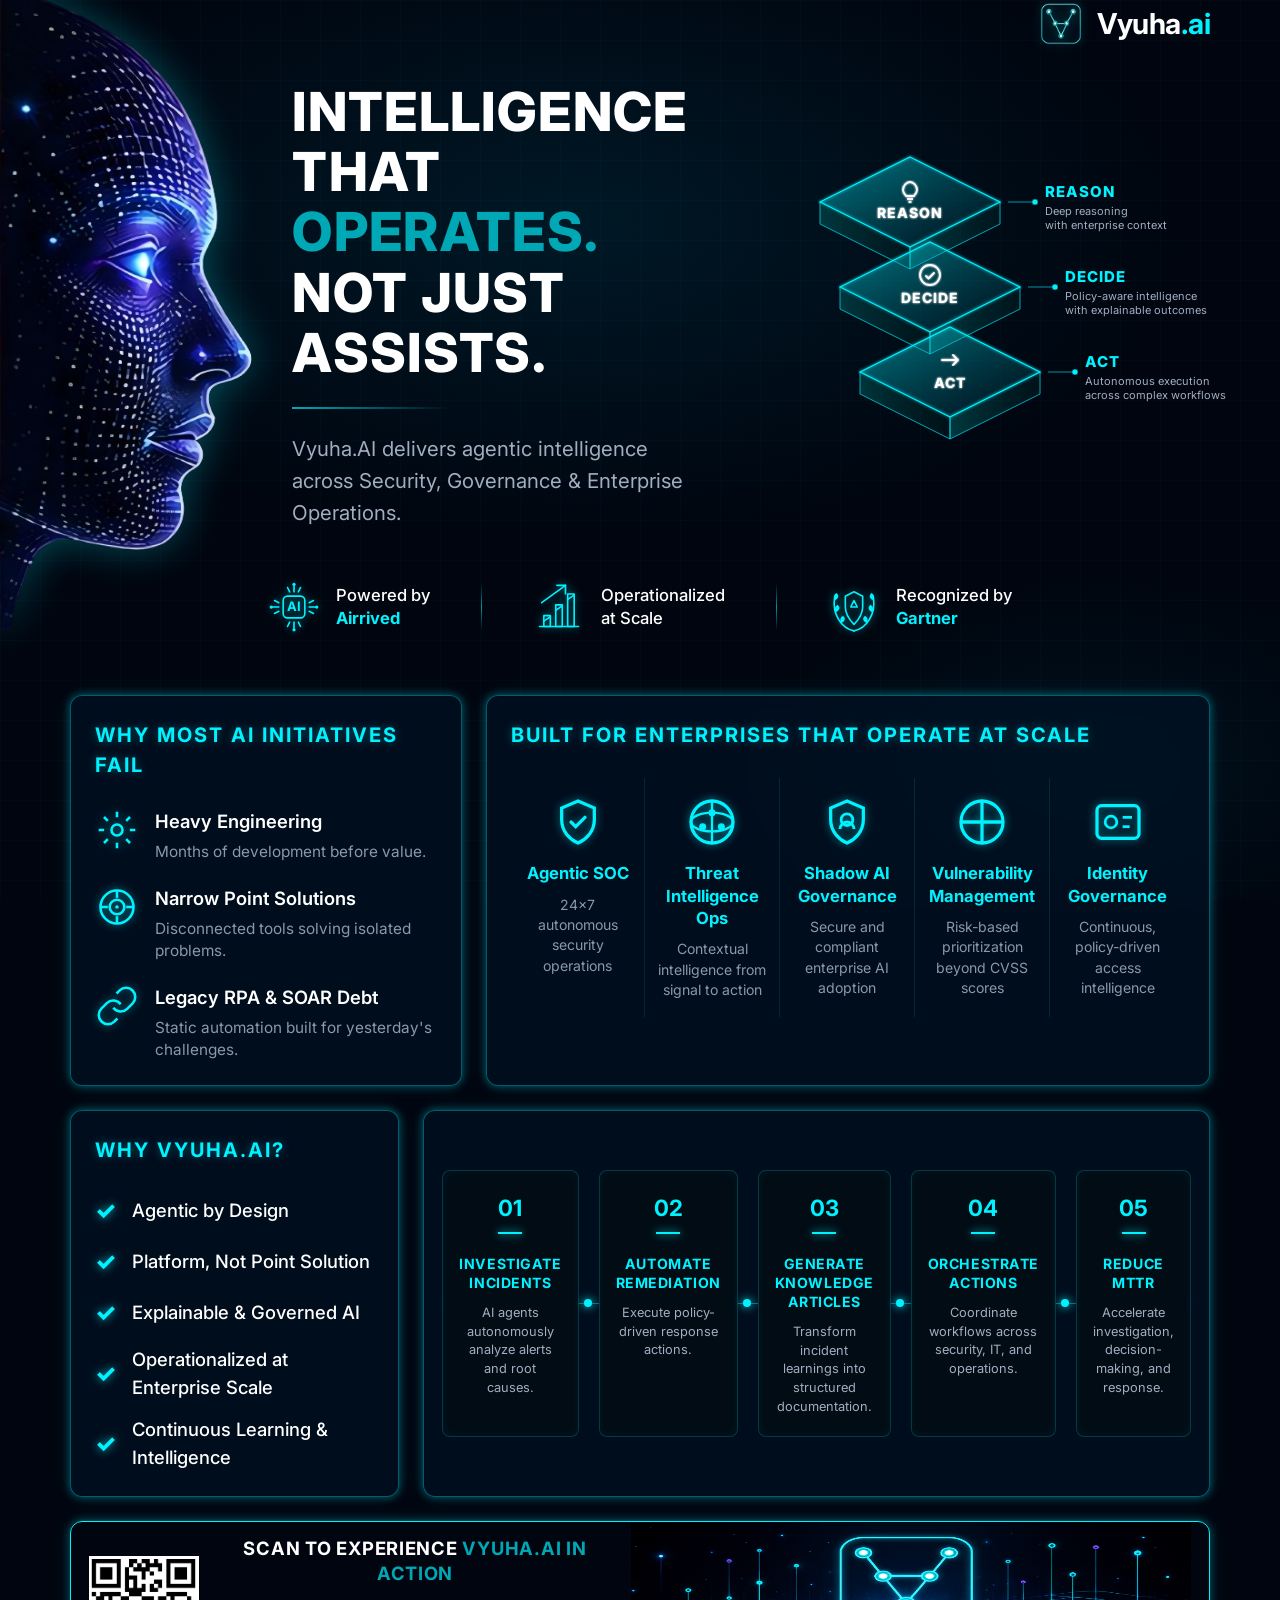
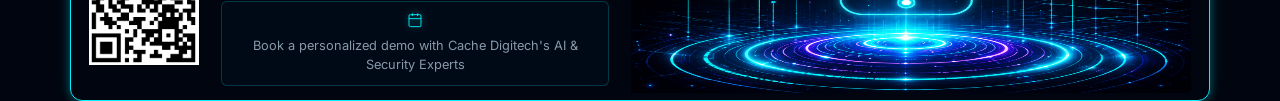
==== commit bb3bee41: "fix hero section" ====
--- a/index.html
+++ b/index.html
@@ -61,7 +61,87 @@
 <div class="hero__right">
  
           <div class="iso-stack" aria-hidden="true">
-            <img src="images/stackimage.png" alt="Vyuha.AI Isometric Stack" class="iso-stack__img" />
+            <svg viewBox="0 0 450 320" class="iso-stack__svg">
+              <defs>
+                <linearGradient id="isoTop" x1="0%" y1="0%" x2="100%" y2="100%">
+                  <stop offset="0%" stop-color="#00f2ff" stop-opacity="0.28"/>
+                  <stop offset="100%" stop-color="#003344" stop-opacity="0.12"/>
+                </linearGradient>
+                <linearGradient id="isoLeft" x1="0%" y1="0%" x2="100%" y2="0%">
+                  <stop offset="0%" stop-color="#006666" stop-opacity="0.55"/>
+                  <stop offset="100%" stop-color="#002828" stop-opacity="0.35"/>
+                </linearGradient>
+                <linearGradient id="isoRight" x1="0%" y1="0%" x2="100%" y2="0%">
+                  <stop offset="0%" stop-color="#008888" stop-opacity="0.45"/>
+                  <stop offset="100%" stop-color="#003838" stop-opacity="0.28"/>
+                </linearGradient>
+                <filter id="isoGlow"><feGaussianBlur stdDeviation="1.5" result="b"/><feMerge><feMergeNode in="b"/><feMergeNode in="SourceGraphic"/></feMerge></filter>
+                <filter id="iconGlow"><feGaussianBlur stdDeviation="0.8" result="b"/><feMerge><feMergeNode in="b"/><feMergeNode in="SourceGraphic"/></feMerge></filter>
+              </defs>
+ 
+              <!-- REASON -->
+              <g transform="translate(20, 15)">
+                <polygon points="90,0 180,45 90,90 0,45" fill="url(#isoTop)" stroke="#00f2ff" stroke-width="1.2" filter="url(#isoGlow)"/>
+                <polygon points="0,45 90,90 90,112 0,67" fill="url(#isoLeft)" stroke="#00f2ff" stroke-width="0.8" opacity="0.85"/>
+                <polygon points="90,90 180,45 180,67 90,112" fill="url(#isoRight)" stroke="#00f2ff" stroke-width="0.8" opacity="0.85"/>
+                
+                <g transform="translate(90, 45)">
+                  <g transform="translate(0, -12)" stroke="#ffffff" fill="none" stroke-width="1.8" filter="url(#iconGlow)">
+                    <path d="M-7,0 C-7,-4.5 -3.5,-8 0,-8 C3.5,-8 7,-4.5 7,0 C7,2.5 5,4.5 4,6 L-4,6 C-5,4.5 -7,2.5 -7,0 Z"/>
+                    <line x1="-3" y1="9" x2="3" y2="9"/>
+                    <line x1="-1.5" y1="12" x2="1.5" y2="12"/>
+                  </g>
+                  <text x="0" y="16" fill="#ffffff" font-size="14" font-weight="800" font-family="Inter,sans-serif" text-anchor="middle" letter-spacing="1" filter="url(#iconGlow)">REASON</text>
+                </g>
+
+                <line x1="188" y1="45" x2="215" y2="45" stroke="#00f2ff" stroke-width="1" opacity="0.6"/>
+                <circle cx="215" cy="45" r="2.5" fill="#00f2ff" filter="url(#isoGlow)"/>
+                <text x="225" y="40" fill="#00f2ff" font-size="15" font-weight="800" font-family="Inter,sans-serif" letter-spacing="1">REASON</text>
+                <text x="225" y="58" fill="#a0aec0" font-size="11" font-family="Inter,sans-serif">Deep reasoning</text>
+                <text x="225" y="72" fill="#a0aec0" font-size="11" font-family="Inter,sans-serif">with enterprise context</text>
+              </g>
+ 
+              <!-- DECIDE -->
+              <g transform="translate(40, 100)">
+                <polygon points="90,0 180,45 90,90 0,45" fill="url(#isoTop)" stroke="#00f2ff" stroke-width="1.2" filter="url(#isoGlow)"/>
+                <polygon points="0,45 90,90 90,112 0,67" fill="url(#isoLeft)" stroke="#00f2ff" stroke-width="0.8" opacity="0.85"/>
+                <polygon points="90,90 180,45 180,67 90,112" fill="url(#isoRight)" stroke="#00f2ff" stroke-width="0.8" opacity="0.85"/>
+                
+                <g transform="translate(90, 45)">
+                  <g transform="translate(0, -12)" stroke="#ffffff" fill="none" stroke-width="1.8" filter="url(#iconGlow)">
+                    <circle cx="0" cy="0" r="10"/>
+                    <path d="M-4,1 L-1.5,3.5 L4,-2" stroke-linecap="round" stroke-linejoin="round"/>
+                  </g>
+                  <text x="0" y="16" fill="#ffffff" font-size="14" font-weight="800" font-family="Inter,sans-serif" text-anchor="middle" letter-spacing="1" filter="url(#iconGlow)">DECIDE</text>
+                </g>
+
+                <line x1="188" y1="45" x2="215" y2="45" stroke="#00f2ff" stroke-width="1" opacity="0.6"/>
+                <circle cx="215" cy="45" r="2.5" fill="#00f2ff" filter="url(#isoGlow)"/>
+                <text x="225" y="40" fill="#00f2ff" font-size="15" font-weight="800" font-family="Inter,sans-serif" letter-spacing="1">DECIDE</text>
+                <text x="225" y="58" fill="#a0aec0" font-size="11" font-family="Inter,sans-serif">Policy-aware intelligence</text>
+                <text x="225" y="72" fill="#a0aec0" font-size="11" font-family="Inter,sans-serif">with explainable outcomes</text>
+              </g>
+ 
+              <!-- ACT -->
+              <g transform="translate(60, 185)">
+                <polygon points="90,0 180,45 90,90 0,45" fill="url(#isoTop)" stroke="#00f2ff" stroke-width="1.2" filter="url(#isoGlow)"/>
+                <polygon points="0,45 90,90 90,112 0,67" fill="url(#isoLeft)" stroke="#00f2ff" stroke-width="0.8" opacity="0.85"/>
+                <polygon points="90,90 180,45 180,67 90,112" fill="url(#isoRight)" stroke="#00f2ff" stroke-width="0.8" opacity="0.85"/>
+                
+                <g transform="translate(90, 45)">
+                  <g transform="translate(0, -12)" stroke="#ffffff" fill="none" stroke-width="1.8" filter="url(#iconGlow)">
+                    <path d="M-8,0 L8,0 M3,-5 L8,0 L3,5" stroke-linecap="round" stroke-linejoin="round"/>
+                  </g>
+                  <text x="0" y="16" fill="#ffffff" font-size="14" font-weight="800" font-family="Inter,sans-serif" text-anchor="middle" letter-spacing="1" filter="url(#iconGlow)">ACT</text>
+                </g>
+
+                <line x1="188" y1="45" x2="215" y2="45" stroke="#00f2ff" stroke-width="1" opacity="0.6"/>
+                <circle cx="215" cy="45" r="2.5" fill="#00f2ff" filter="url(#isoGlow)"/>
+                <text x="225" y="40" fill="#00f2ff" font-size="15" font-weight="800" font-family="Inter,sans-serif" letter-spacing="1">ACT</text>
+                <text x="225" y="58" fill="#a0aec0" font-size="11" font-family="Inter,sans-serif">Autonomous execution</text>
+                <text x="225" y="72" fill="#a0aec0" font-size="11" font-family="Inter,sans-serif">across complex workflows</text>
+              </g>
+            </svg>
           </div>
         </div>
       </div>
--- a/styles.css
+++ b/styles.css
@@ -329,11 +329,10 @@
 }
 
 
-.iso-stack__img {
+/* Isometric stack */
+.iso-stack {
   width: 100%;
-  height: auto;
-  display: block;
-  filter: drop-shadow(0 0 14px rgba(0, 242, 255, 0.14));
+  max-width: 450px;
 }
 
 /* ============================================================
